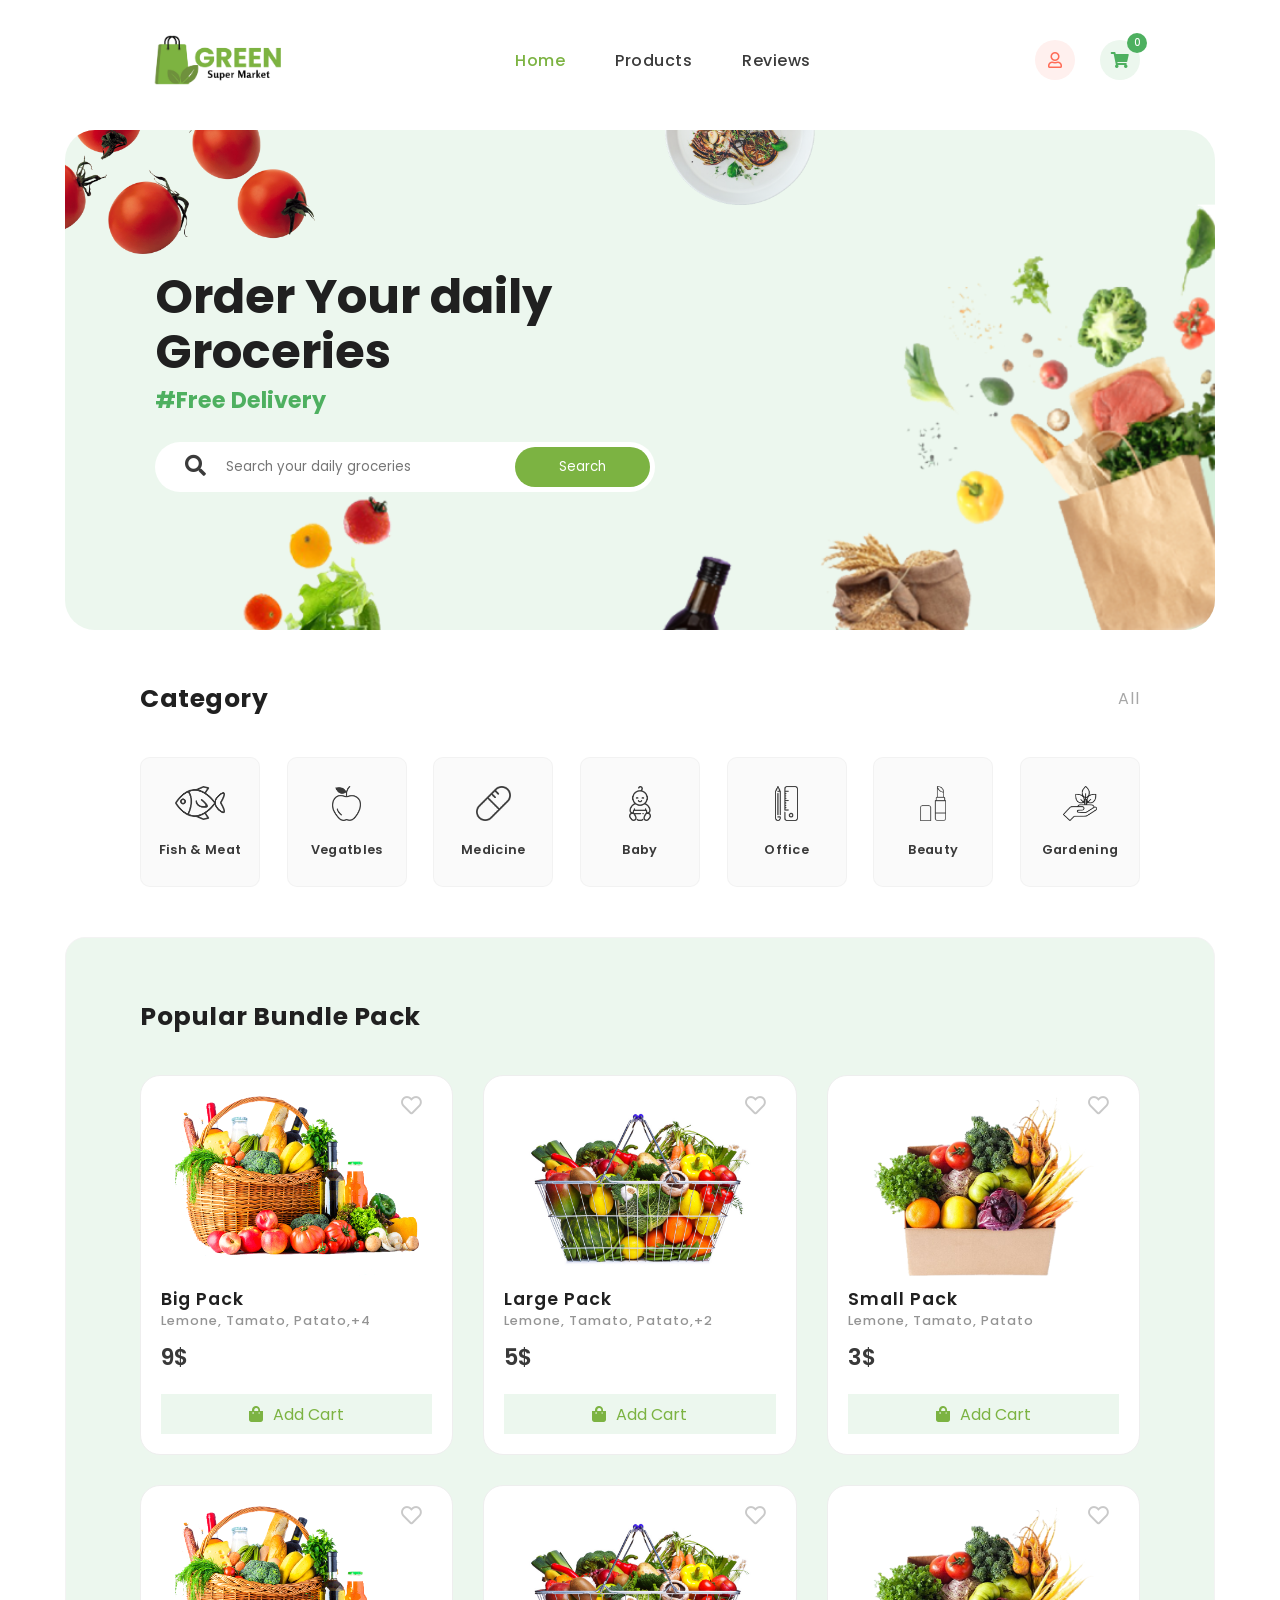
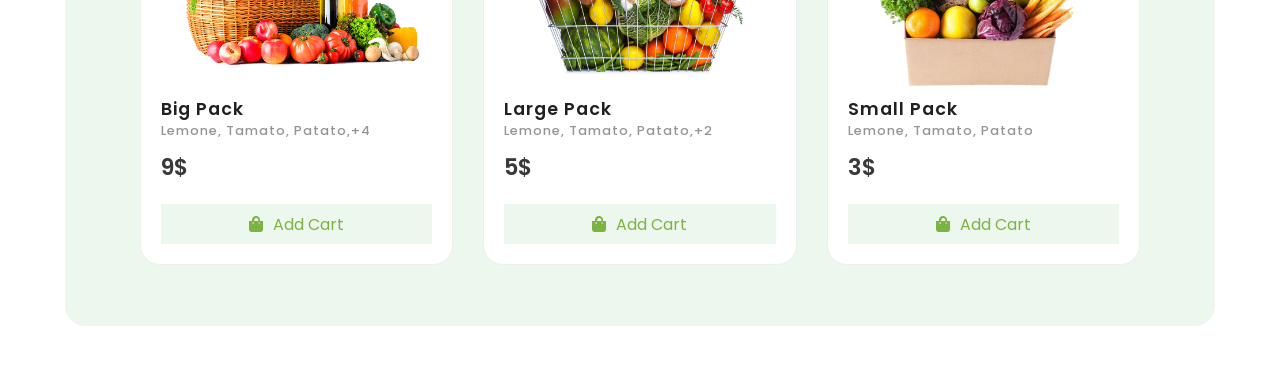
==== index.html @ 68d92a88 "update" ====
<!--doctype html-->
<html>
<head>
    <meta charset="utf-8">
    <meta name="viewport" content="width=device-width, initial-scale=1.0">

    <!--==Title==-->
<title>Green Supermarket</title>

<!--==Stylesheet==-->
<link rel="stylesheet" type="text/css" href="css/styles.css"/>
<!--==Fav-icon==-->
<link rel="shortcut icon" href="images/fav-icon.png"/>

<!--==Using-Font-Awesome==-->
<link rel="stylesheet" href="https://pro.fontawesome.com/releases/v5.10.0/css/all.css" integrity="sha384-AYmEC3Yw5cVb3ZcuHtOA93w35dYTsvhLPVnYs9eStHfGJvOvKxVfELGroGkvsg+p" crossorigin="anonymous"/>

<!--==Import-Font-Family==-->
<link rel="preconnect" href="https://fonts.googleapis.com">
<link rel="preconnect" href="https://fonts.gstatic.com" crossorigin>
<link href="https://fonts.googleapis.com/css2?family=Poppins:ital,wght@0,100;0,200;0,300;0,400;0,500;0,600;0,700;0,800;0,900;1,100;1,200;1,300;1,400;1,500;1,600;1,700;1,800;1,900&display=swap" rel="stylesheet">

</head>

<body>
    <!--==Navigation==-->
    <nav class="navigation">
        <!--logo-->
        <a href="index.html" class="logo">
            <img src="images/logo.png" alt="YourLogo" class="logo-img">
        </a>
        <!--menu-btn-->
        <input type="checkbox" class="menu-btn" id="menu-btn">
        <label for="menu-btn" class="menu-icon">
            <span class="nav-icon"></span>
        </label>
        <!--menu-->
        <ul class="menu">
            <li><a href="index.html" class="active">Home</a></li>
            <li><a href="#category">Products</a></li>
            <li><a href="#clients">Reviews</a></li>
            
        </ul>
        <!--right-nav-(cart-like)-->
        <div class="right-nav">
            <!--User-->
            <a href="#" class="user">
                <i class="far fa-user"></i>
                
            </a>
            <!--cart----->
            <a href="cart.html" class="cart1">
                <i class="fas fa-shopping-cart"></i>
                <span>0</span>
            </a>
        </div>
    </nav>
    <!--nav-end-->

    <!--==Search-banner==-->
    <section id="search-banner">

        <!--bg-->
        <img alt="bg" class="bg-1" src="images/bg-1.png">
        <img alt="bg-2" class="bg-2" src="images/bg-2.png">

        <!--text-->
        <div class="search-banner-text">
            <h1>Order Your daily Groceries</h1>
            <strong>#Free Delivery</strong>
            <!--search-box-->
            <form action="" class="search-box">
                <!--icon-->
                <i class="fas fa-search"></i>
                <!--input----->
                <input type="text" class="search-input" placeholder="Search your daily groceries" name="search" required>
                <!--btn-->
                <input type="submit" class="search-btn" value="Search">
            </form>
        </div>
    </section>
    <!--search-banner-end-->

    <!--==category==-->
    <section id="category">

        <!--heading-->
        <div class="category-heading">
            <h2>Category</h2>
            <span>All</span>
        </div>
        <!--box-container-->
        <div class="category-container">
            <!--box-->
            <a href="#" class="category-box">
                <img alt="Fish" src="images/fish.png">
                <span>Fish & Meat</span>
            </a>
            <!--box-->
            <a href="#" class="category-box">
                <img alt="Fish" src="images/Vegetables.png">
                <span>Vegatbles</span>
            </a>
            <!--box-->
            <a href="#" class="category-box">
                <img alt="Fish" src="images/medicine.png">
                <span>Medicine</span>
            </a>
            <!--box-->
            <a href="#" class="category-box">
                <img alt="Fish" src="images/baby.png">
                <span>Baby</span>
            </a>
            <!--box-->
            <a href="#" class="category-box">
                <img alt="Fish" src="images/office.png">
                <span>Office</span>
            </a>
            <!--box-->
            <a href="#" class="category-box">
                <img alt="Fish" src="images/beauty.png">
                <span>Beauty</span>
            </a>
            <!--box-->
            <a href="#" class="category-box">
                <img alt="Fish" src="images/Gardening.png">
                <span>Gardening</span>
            </a>
        </div>
        
    </section>
    <!--category-end-->

        <!--Popular-bundle-pack==-->
        <section id="popular-bundle-pack">
            <!--heading-------------->
            <div class="product-heading">
                <h3>Popular Bundle Pack</h3>
            </div>
            <!--box-container------>
            <div class="product-container">
                <!--box---------->
                <div class="product-box">
                    <img alt="pack" src="images/pack1.png">
                    <strong>Big Pack</strong>
                    <span class="quantity">Lemone, Tamato, Patato,+4</span>
                    <span class="price">9$</span>
                    <!--cart-btn------->
                    <a href="#" class="cart1-btn">
                        <i class="fas fa-shopping-bag"></i> Add Cart
                    </a>
                    <!--like-btn------->
                    <a href="#" class="like-btn">
                        <i class="far fa-heart"></i>
                    </a>
                </div>
                <!--box---------->
                <div class="product-box">
                    <img alt="apple" src="images/pack2.jpg">
                    <strong>Large Pack</strong>
                    <span class="quantity">Lemone, Tamato, Patato,+2</span>
                    <span class="price">5$</span>
                    <!--cart-btn------->
                    <a href="#" class="cart1-btn">
                        <i class="fas fa-shopping-bag"></i> Add Cart
                    </a>
                    <!--like-btn------->
                    <a href="#" class="like-btn">
                        <i class="far fa-heart"></i>
                    </a>
                </div>
                <!--box---------->
                <div class="product-box">
                    <img alt="apple" src="images/pack3.png">
                    <strong>Small Pack</strong>
                    <span class="quantity">Lemone, Tamato, Patato</span>
                    <span class="price">3$</span>
                    <!--cart-btn------->
                    <a href="#" class="cart1-btn">
                        <i class="fas fa-shopping-bag"></i> Add Cart
                    </a>
                    <!--like-btn------->
                    <a href="#" class="like-btn">
                        <i class="far fa-heart"></i>
                    </a>
                </div>
                <!--box---------->
                <div class="product-box">
                    <img alt="pack" src="images/pack1.png">
                    <strong>Big Pack</strong>
                    <span class="quantity">Lemone, Tamato, Patato,+4</span>
                    <span class="price">9$</span>
                    <!--cart-btn------->
                    <a href="#" class="cart1-btn">
                        <i class="fas fa-shopping-bag"></i> Add Cart
                    </a>
                    <!--like-btn------->
                    <a href="#" class="like-btn">
                        <i class="far fa-heart"></i>
                    </a>
                 </div>   
                <!--box---------->
                <div class="product-box">
                    <img alt="apple" src="images/pack2.jpg">
                    <strong>Large Pack</strong>
                    <span class="quantity">Lemone, Tamato, Patato,+2</span>
                    <span class="price">5$</span>
                    <!--cart-btn------->
                    <a href="#" class="cart1-btn">
                        <i class="fas fa-shopping-bag"></i> Add Cart
                    </a>
                    <!--like-btn------->
                    <a href="#" class="like-btn">
                        <i class="far fa-heart"></i>
                    </a>
                </div>
                <!--box---------->
                <div class="product-box">
                    <img alt="apple" src="images/pack3.png">
                    <strong>Small Pack</strong>
                    <span class="quantity">Lemone, Tamato, Patato</span>
                    <span class="price">3$</span>
                    <!--cart-btn------->
                    <a href="#" class="cart1-btn">
                        <i class="fas fa-shopping-bag"></i> Add Cart
                    </a>
                    <!--like-btn------->
                    <a href="#" class="like-btn">
                        <i class="far fa-heart"></i>
                    </a>
                </div>
            </div>
        </section>
        <!--popular-bundle-pack-end-->
---- css/styles.css ----
*{
    font-family: poppins;
    margin: 0px;
    padding: 0px;
    box-sizing: border-box;
    scroll-behavior: smooth;
}
ul{
    list-style: none;
}
a{
    text-decoration: none;
}
body{
    margin: 0px;
    padding: 0px;
    font-family: poppins;
}
 
::selection{
color:#ffffff;
background-color:#7cb342;}
 
/*==Navigation=====================================*/
.navigation{
    display: flex;
    justify-content: space-between;
    align-items: center;
    padding: 35px;
    max-width: 1070px;
    width: 100%;
    margin: auto;
    animation: bounce 2s 1;
}
.logo-img {
    max-height: 50px;
}

.menu{
    display: flex;
}
.menu li a{
    padding: 3px 10px;
    margin: 0px 15px;
    color: #3b3b3b;
    font-weight: 500;
    letter-spacing: 0.5px;
    transition: all ease 0.3s;
}

.right-nav{
    display: grid;
    grid-template-columns: auto auto;
    grid-gap: 25px;
}
.right-nav a{
    width:40px;
    height: 40px;
    display: flex;
    justify-content: center;
    align-items: center;
    border-radius: 50%;
    position: relative;
}
.right-nav .user{
    background-color: #fff0ee;
    color: #ff6c57;
}
.right-nav .cart1{
    background-color: #ecf7ee;
    color: #4eb060;
}
.right-nav a span{
    position: absolute;
    top: -7px;
    right: -7px;
    width:20px;
    height: 20px;
    display: flex;
    justify-content: center;
    align-items: center;
    border-radius: 50%;
    color: #ffffff;
    font-size: 0.6rem;
    font-weight: 500;
}
.right-nav .user span{
    background-color: #ff6c57;
}
.right-nav .cart1 span{
    background-color: #4eb060;
}
.menu li a:hover, .menu .active{
    color: #7cb342;
    transition: all ease 0.3s;
}

@keyframes bounce {
    0%, 20%, 50%, 80%, 100% {
        transform: translateY(0);
    }
    40% {
        transform: translateY(-10px);
    }
    60% {
        transform: translateY(-5px);
    }
}
 
/*==Search-Banner========================*/
#search-banner{
    max-width: 1250px;
    height: 500px;
    border-radius: 30px;
    background-color: #ecf7ee;
    margin: 10px auto;
    position: relative;
    overflow: hidden;
    background-image: url(../images/bg.png);
    background-repeat: no-repeat;
    background-size: 1000px;
    background-position: bottom right;
    padding: 20px;
    display: flex;
    align-items: center;
}
.bg-1{
    position: absolute;
    left: -50px;
    top: -150px;
    width: 300px;
    height: 300px;
    object-fit: contain;
    object-position: center;
}
.bg-2{
    position: absolute;
    left: 60%;
    transform: translateX(-60%);
    top: -75px;
    width: 150px;
    height: 150px;
    object-position: center;
    object-fit: contain;
}
.search-banner-text{
    display: flex;
    flex-direction: column;
    width: 500px;
    margin-left: 70px;
    position: relative;
}
.search-banner-text h1{
    font-size: 3rem;
    line-height: 55px;
    color: #202020;
}
.search-banner-text strong{
    color: #4eb060;
    font-size: 1.4rem;
    margin-top: 4px;
}
.search-box{
    background-color: #ffffff;
    height: 50px;
    display: flex;
    align-items: center;
    margin-top: 25px;
    padding: 0px 5px 0px 20px;
    border-radius: 30px;
}
.search-box i{
    font-size: 1.3rem;
    color: #3b3b3b;
    margin: 0px 10px;
}
.search-box .search-input{
    height: 40px;
    border: none;
    width: 100%;
    padding: 0px 10px;
    outline: none;
}
.search-box .search-btn{
    width:220px;
    height: 40px;
    border-radius: 30px;
    background-color: #7cb342;
    border: none;
    color: #ffffff;
    outline: none;
    cursor: pointer;
    transition: all ease 0.3s;
}
.search-box .search-btn:hover{
    background-color: #5ccf71;
    transition: all ease 0.3s;
}
/*==category================================*/
#category,
#popular-product,
#popular-bundle-pack,
#partner{
    display: flex;
    flex-direction: column;
    max-width: 1000px;
    margin: 50px auto;
}
.category-heading,
.product-heading,
.partner-heading{
    display: flex;
    justify-content: space-between;
    align-items: center;
}
.category-heading h2,
.product-heading h3,
.partner-heading h3{
    font-size: 1.56rem;
    font-weight: 700;
    color: #202020;
    letter-spacing: 0.5px;
}
.category-heading span,
.product-heading span{
    color: #a7a7a7;
    font-weight: 400;
    letter-spacing: 1px;
}
.category-container{
    display: flex;
    justify-content: space-between;
    align-items: center;
    margin-top: 40px;
}
.category-box{
    display: flex;
    flex-direction: column;
    align-items: center;
    justify-content: center;
    background-color: #fafafa;
    border-radius: 10px;
    min-height: 130px;
    width: 120px;
    border: 1px solid rgba(0,0,0,0.03);
}
.category-box img{
    height: 35px;
    width: 50px;
    object-fit: contain;
    object-position: center;
    transition: all ease 0.1s;
}
.category-box span{
    color: #393939;
    font-size: 0.8rem;
    margin-top: 20px;
    letter-spacing: 0.3px;
    font-weight: 600;
}
.category-box:hover img{
    transform: scale(1.1);
    transition: all ease 0.1s;
}
/*==popular-product========================*/
#popular-product{
    margin: 80px auto;
}
.product-container{
    display: grid;
    grid-template-columns: 1fr 1fr 1fr;
    grid-gap: 30px;
    align-items: center;
    margin: 40px 0px;
}
.product-box img{
    width: 90%;
    height: 180px;
    object-fit: contain;
    object-position: center;
    margin: auto;
}
.product-box{
    width: 100%;
    border: 1px solid #eeeeee;
    border-radius: 20px;
    background-color: #ffffff;
    padding: 20px;
    display: flex;
    flex-direction: column;
    position: relative;
}
.product-box strong{
    color: #202020;
    font-size: 1.1rem;
    letter-spacing: 1px;
    font-weight: 600;
    margin-top: 10px;
}
.product-box .quantity{
    color: #949494;
    font-size: 0.8rem;
    font-weight: 500;
    letter-spacing: 1px;
}
.product-box .price{
    margin-top: 10px;
    font-weight: 600;
    font-size: 1.4rem;
    color: #393939;
}
.product-box .cart1-btn{
    width:100%;
    height: 40px;
    background-color: #ecf7ee;
    color: #7cb342;
    display: flex;
    justify-content: center;
    align-items: center;
    margin-top: 20px;
    transition: all ease 0.3s;
}
.product-box .cart1-btn i{
    margin-right: 10px;
}
.product-box .cart1-btn:hover{
    background-color: #7cb342;
    color: #ffffff;
    transition: all ease 0.3s;
}
.product-box .like-btn{
    position: absolute;
    right: 30px;
    top: 20px;
    color: #c9c9c9;
    font-size: 1.3rem;
}
 
/*==popular-bundle-pack==========================*/
#popular-bundle-pack{
    display: flex;
    flex-direction: column;
    justify-content: center;
    max-width: 1150px;
    margin: 50px auto;
    padding: 60px 0px 20px 0px;
    border-radius: 20px;
    background-color: #ecf7ee;
    border: 1px solid #f3f3f3;
    align-items: center;
}
.product-container,
.product-heading{
    max-width: 1000px;
    width: 100%;
}
/*==clients=========================================*/
#clients{
    display: flex;
    flex-direction: column;
    justify-content: center;
    align-items: center;
    background-color: #f6f6f656;
    padding: 80px 0px;
    margin: 40px 0px;
    border-top: 1px solid #f3f3f3;
    border-bottom: 1px solid #f3f3f3;
}
.client-heading h3{
    font-size: 1.56rem;
    color: #202020;
    font-weight: 700;
    letter-spacing: 0.5px;
}
.client-box-container{
    display: grid;
    grid-template-columns: 1fr 1fr 1fr;
    grid-gap: 20px;
    width: 90%;
    margin-top: 40px;
}
.client-box{
    background-color: #ffffff;
    padding: 30px 20px;
    border: 1px solid #f1f1f1;
    box-shadow: 2px 2px 50px rgba(0,0,0,0.05);
    border-radius: 0px 30px 0px 30px;
}
.client-profile{
    display: flex;
    align-items: center;
}
.client-profile img{
    width:40px;
    height: 40px;
    object-fit: cover;
    object-position: center;
    border-radius: 50%;
}
.profile-text{
    display: flex;
    flex-direction: column;
    margin-left: 10px;
}
.profile-text strong{
    color: #393939;
    font-size: 1rem;
    font-weight: 600;
}
.profile-text span{
    color: #949494;
    font-weight: 500;
    font-size: 0.9rem;
}
.rating{
    display: flex;
    margin: 10px 0px;
}
.rating i{
    color: #fdcc0d;
}
.client-box p{
    color: #7c7c7c;
}

/*==footer============================*/
footer{
    background-color: #ffffff;
    padding: 50px 20px;
    border-top: 5px solid #7cb342;
}
.footer-container{
    max-width: 1100px;
    margin: auto;
    display: flex;
    justify-content: space-around;
    align-items: flex-start;
}
.footer-logo{
    display: flex;
    flex-direction: column;
    justify-content: center;
    align-items: center;
}
.footer-logo a{
    color: #ffffff;
    font-size: 1.4rem;
    font-weight: 600;
    letter-spacing: 1px;
}
.footer-logo a span{
    color: #7cb342;
}
.footer-social{
    display: flex;
    margin-top: 10px;
}
.footer-social a{
    width:40px;
    height: 40px;
    display: flex;
    justify-content: center;
    align-items: center;
    color: #000000;
    border: 1px solid #ffffff15;
    font-size: 0.9rem;
    margin: 0px 5px;
    transition: all ease 0.3s;
}
.footer-social a:hover{
    background-color: #7cb342;
    transition: all ease 0.3s;
}
.footer-links strong{
    color: #000000;
    font-size: 1.4rem;
    font-weight: 600;
}
.footer-links ul{
    margin-top: 10px;
}
.footer-links ul li a{
    color: #252222;
    opacity: 0.5;
    margin: 4px 0px;
    font-size: 0.9rem;
    letter-spacing: 1px;
    transition: all ease 0.3s;
}
.footer-links li a:hover{
    opacity: 1;
    transition: all ease 0.3s;
}
/*==Making-Responsive===================================*/
.menu-icon,
.menu-btn{
    display: none;
}
@media(max-width:1280px){
    #search-banner{
        width:1150px;
    }
}
@media(max-width:1200px){
    #search-banner{
        width:90%;
        height: 500px;
    }
    #popular-bundle-pack,
    #popular-product,
    #download-app{
        width: 90%;
    }
    #popular-bundle-pack{
        padding: 50px 30px 0px 30px;
    }
}
@media(max-width:1050px){
    .bg-1{
        width: 150px;
        height: 150px;
        top: -20px;
    }
    #search-banner{
        background-size: 700px;
    }
    #category,
    #partner{
        width: 90%;
    }
}
@media(max-width:965px){
    .navigation{
        justify-content: space-between;
        height: 65px;
        padding: 35px 25px;
    }
    .logo{
        font-size: 1.2rem;
    }
    .navigation .menu{
        display: none;
        position: absolute;
        top: 65px;
        left: 0px;
        z-index: 100;
        background-color: #ffffff;
        width: 100%;
        padding: 0px;
        margin: 0px;
        border-bottom: 1px solid rgba(245,245,245);
    }
    .navigation .menu li{
        width: 100%;
        margin: 0px;
        padding: 0px;
    }
    .navigation .menu li a{
        width: 100%;
        height: 40px;
        display: flex;
        align-items: center;
        padding: 30px 20px;
        margin: 0px;
        border: 1px solid rgba(248,247,247,0.5);
    }
    .menu-icon{
        display: block;
    }
    .navigation .menu-icon{
        cursor: pointer;
        float: right;
        padding: 5px;
        position: relative;
        user-select: none;
        z-index: 2;
    }
    .navigation .menu-icon .nav-icon{
        background-color: #141414cc;
        display: block;
        height: 2px;
        width: 25px;
        position: relative;
        transition: background 0.2s ease-out;
    }
    .navigation .menu-icon .nav-icon::before,
    .navigation .menu-icon .nav-icon::after{
        background-color: #141414cc;
        content: '';
        display: block;
        position: absolute;
        width: 100%;
        height: 100%;
        transition: all ease-out 0.2s;
    }
    .navigation .menu-icon .nav-icon::before{
        top: 7px;
    }
    .navigation .menu-icon .nav-icon::after{
        top: -7px;
    }
    .navigation .menu-btn:checked ~ .menu-icon .nav-icon::before{
        transform: rotate(-45deg);
        top: 0px;
    }
    .navigation .menu-btn:checked ~ .menu-icon .nav-icon::after{
        transform: rotate(45deg);
        top: 0px;
    }
    .navigation .menu-btn:checked ~ .menu-icon .nav-icon{
        background-color: transparent;
    } 
    .navigation .menu-btn:checked ~ .menu{
        display: block;
    }   
 
    #search-banner{
        height: 400px;
        background-size: 500px;
    }
    .bg-2{
        width: 100px;
        height: 100px;
        top: -50px;
    }
    .category-container{
        flex-wrap: wrap;
        justify-content: center;
    }
    .category-box{
        margin: 10px;
    }
    .product-container{
        grid-template-columns: 1fr 1fr;
    }
    .client-box-container{
        grid-template-columns: 1fr 1fr;
    }
    .partner-heading{
        justify-content: center;
    }
    .logo-container{
        flex-wrap: wrap;
        justify-content: center;
    }
    .logo-container img{
        margin: 10px;
    }
    #download-app{
        flex-direction: column;
        height: 100%;
        background-color: transparent;
        margin-top: 0px;
        width: 90%;
        max-width: 100%;
    }
    .app-img{
        height: 450px;
        width: 220px;
    }
    .download-app-text{
        max-width: 100%;
        background-color: #ecf7ee;
        padding: 20px;
        border-radius: 20px;
        margin-top: 20px;
        display: flex;
        flex-direction: column;
        justify-content: center;
        align-items: center;
        text-align: center;
    }
    .footer-container{
        display: grid;
        grid-template-columns: 1fr 1fr;
    }
    .footer-links{
        text-align: center;
    }
}
@media(max-width:750px){
    #search-banner{
        height: 300px;
    }
    .search-banner-text{
        margin-left: 20px;
    }
    .search-banner-text h1{
        font-size: 2rem;
        line-height: 30px;
    }
    .bg-1{
        display: none;
    }
    .client-box-container{
        grid-template-columns: 1fr;
    }
}
@media(max-width:500px){
    #search-banner{
        height: 200px;
        background-size: 300px;
    }
    .search-banner-text{
        margin-left: 0px;
        max-width: 100%;
    }
    .search-banner-text h1{
        font-size: 1.3rem;
    }
    .search-box{
        width: 100%;
        max-width: 100%;
        height: 40px;
        padding-left: 10px;
    }
    .search-box i{
        font-size: 1rem;
    }
    .search-box .search-btn{
        height: 30px;
    }
    .category-container{
        display: grid;
        grid-template-columns: 1fr 1fr;
        grid-gap: 15px;
    }
    .category-box{
        width: 100%;
        margin: 0px;
    }
    .product-container{
        grid-template-columns: 1fr;
    }
    #popular-bundle-pack{
        padding: 30px 20px 0px 20px;
    }
    .footer-container{
        grid-template-columns: 1fr;
    }
    .footer-links{
        margin-top: 10px;
    }
}
@media(max-width:400px){
    .category-heading h2,
    .product-heading h3,
    .client-heading h3,
    .partner-heading h3{
        font-size: 1.2rem;
    }
}
@media(max-width:350px){
    .download-btns{
        flex-direction: column;
    }
    .download-btns a{
        margin: 4px 0px;
        width: 140px;
    }
    .download-btns a img{
        width: 100%;
    }
    .right-nav{
        grid-gap: 5px;
    }
}
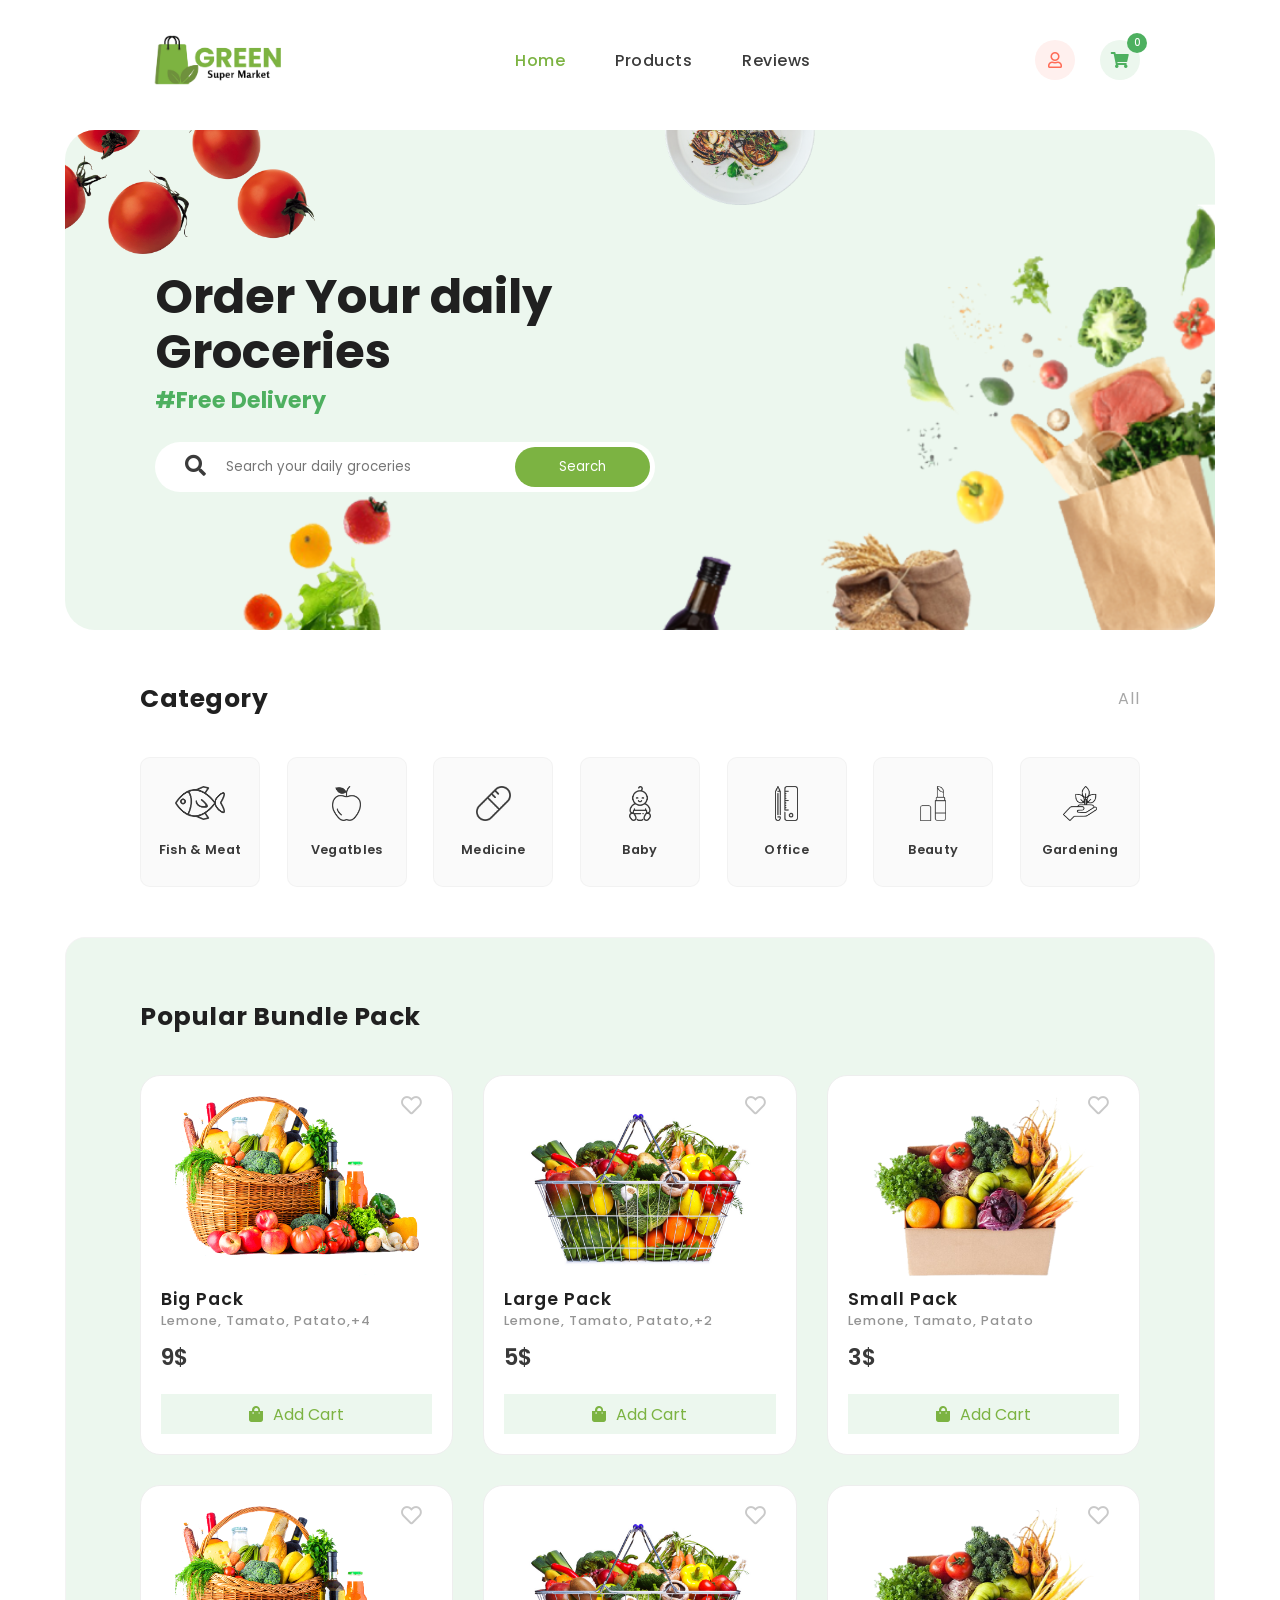
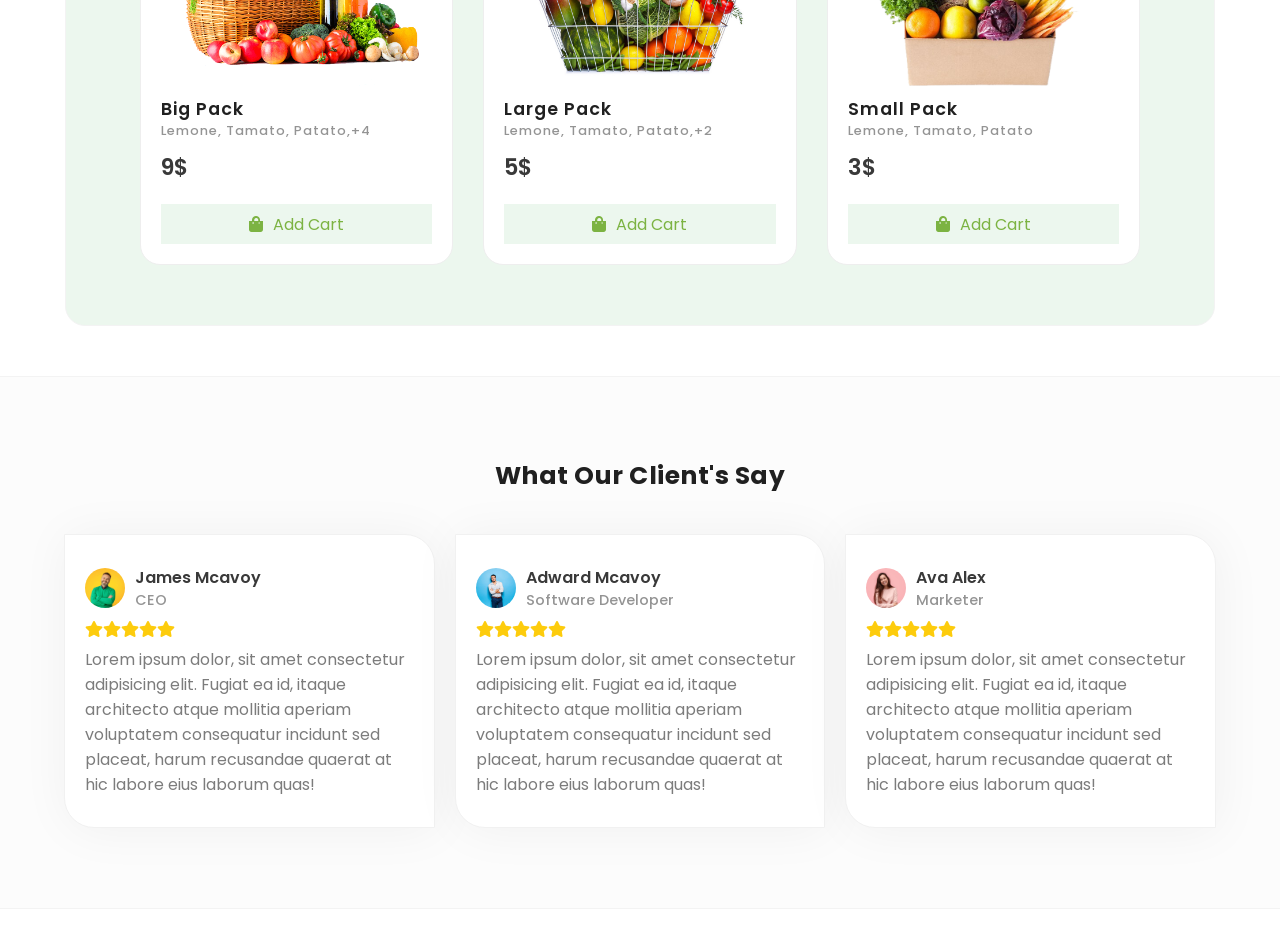
==== commit 65fb90d3: "clients" ====
--- a/index.html
+++ b/index.html
@@ -231,4 +231,85 @@
                 </div>
             </div>
         </section>
-        <!--popular-bundle-pack-end-->+        <!--popular-bundle-pack-end-->
+
+        <!--==Clients==-->
+    <section id="clients">
+        <!--heading---------------->
+        <div class="client-heading">
+            <h3>What Our Client's Say</h3>
+        </div>
+        <!--box-container---------->
+        <div class="client-box-container">
+            <!--box------------->
+            <div class="client-box">
+                <!--==profile===-->
+                <div class="client-profile">
+                    <!--img--->
+                    <img alt="client" src="images/client-1.jpg">
+                    <!--text-->
+                    <div class="profile-text">
+                        <strong>James Mcavoy</strong>
+                        <span>CEO</span>
+                    </div>
+                </div>
+                <!--==Rating======-->
+                <div class="rating">
+                    <i class="fas fa-star"></i>
+                    <i class="fas fa-star"></i>
+                    <i class="fas fa-star"></i>
+                    <i class="fas fa-star"></i>
+                    <i class="fas fa-star"></i>
+                </div>
+                <!--==comments===-->
+                <p>Lorem ipsum dolor, sit amet consectetur adipisicing elit. Fugiat ea id, itaque architecto atque mollitia aperiam voluptatem consequatur incidunt sed placeat, harum recusandae quaerat at hic labore eius laborum quas!</p>
+            </div>
+            <!--box------------->
+            <div class="client-box">
+                <!--==profile===-->
+                <div class="client-profile">
+                    <!--img--->
+                    <img alt="client" src="images/client-2.jpg">
+                    <!--text-->
+                    <div class="profile-text">
+                        <strong>Adward Mcavoy</strong>
+                        <span>Software Developer</span>
+                    </div>
+                </div>
+                <!--==Rating======-->
+                <div class="rating">
+                    <i class="fas fa-star"></i>
+                    <i class="fas fa-star"></i>
+                    <i class="fas fa-star"></i>
+                    <i class="fas fa-star"></i>
+                    <i class="fas fa-star"></i>
+                </div>
+                <!--==comments===-->
+                <p>Lorem ipsum dolor, sit amet consectetur adipisicing elit. Fugiat ea id, itaque architecto atque mollitia aperiam voluptatem consequatur incidunt sed placeat, harum recusandae quaerat at hic labore eius laborum quas!</p>
+            </div>
+            <!--box------------->
+            <div class="client-box">
+                <!--==profile===-->
+                <div class="client-profile">
+                    <!--img--->
+                    <img alt="client" src="images/client-3.jpg">
+                    <!--text-->
+                    <div class="profile-text">
+                        <strong>Ava Alex</strong>
+                        <span>Marketer</span>
+                    </div>
+                </div>
+                <!--==Rating======-->
+                <div class="rating">
+                    <i class="fas fa-star"></i>
+                    <i class="fas fa-star"></i>
+                    <i class="fas fa-star"></i>
+                    <i class="fas fa-star"></i>
+                    <i class="fas fa-star"></i>
+                </div>
+                <!--==comments===-->
+                <p>Lorem ipsum dolor, sit amet consectetur adipisicing elit. Fugiat ea id, itaque architecto atque mollitia aperiam voluptatem consequatur incidunt sed placeat, harum recusandae quaerat at hic labore eius laborum quas!</p>
+            </div>
+        </div>
+    </section>
+    <!--client-section-end---------->
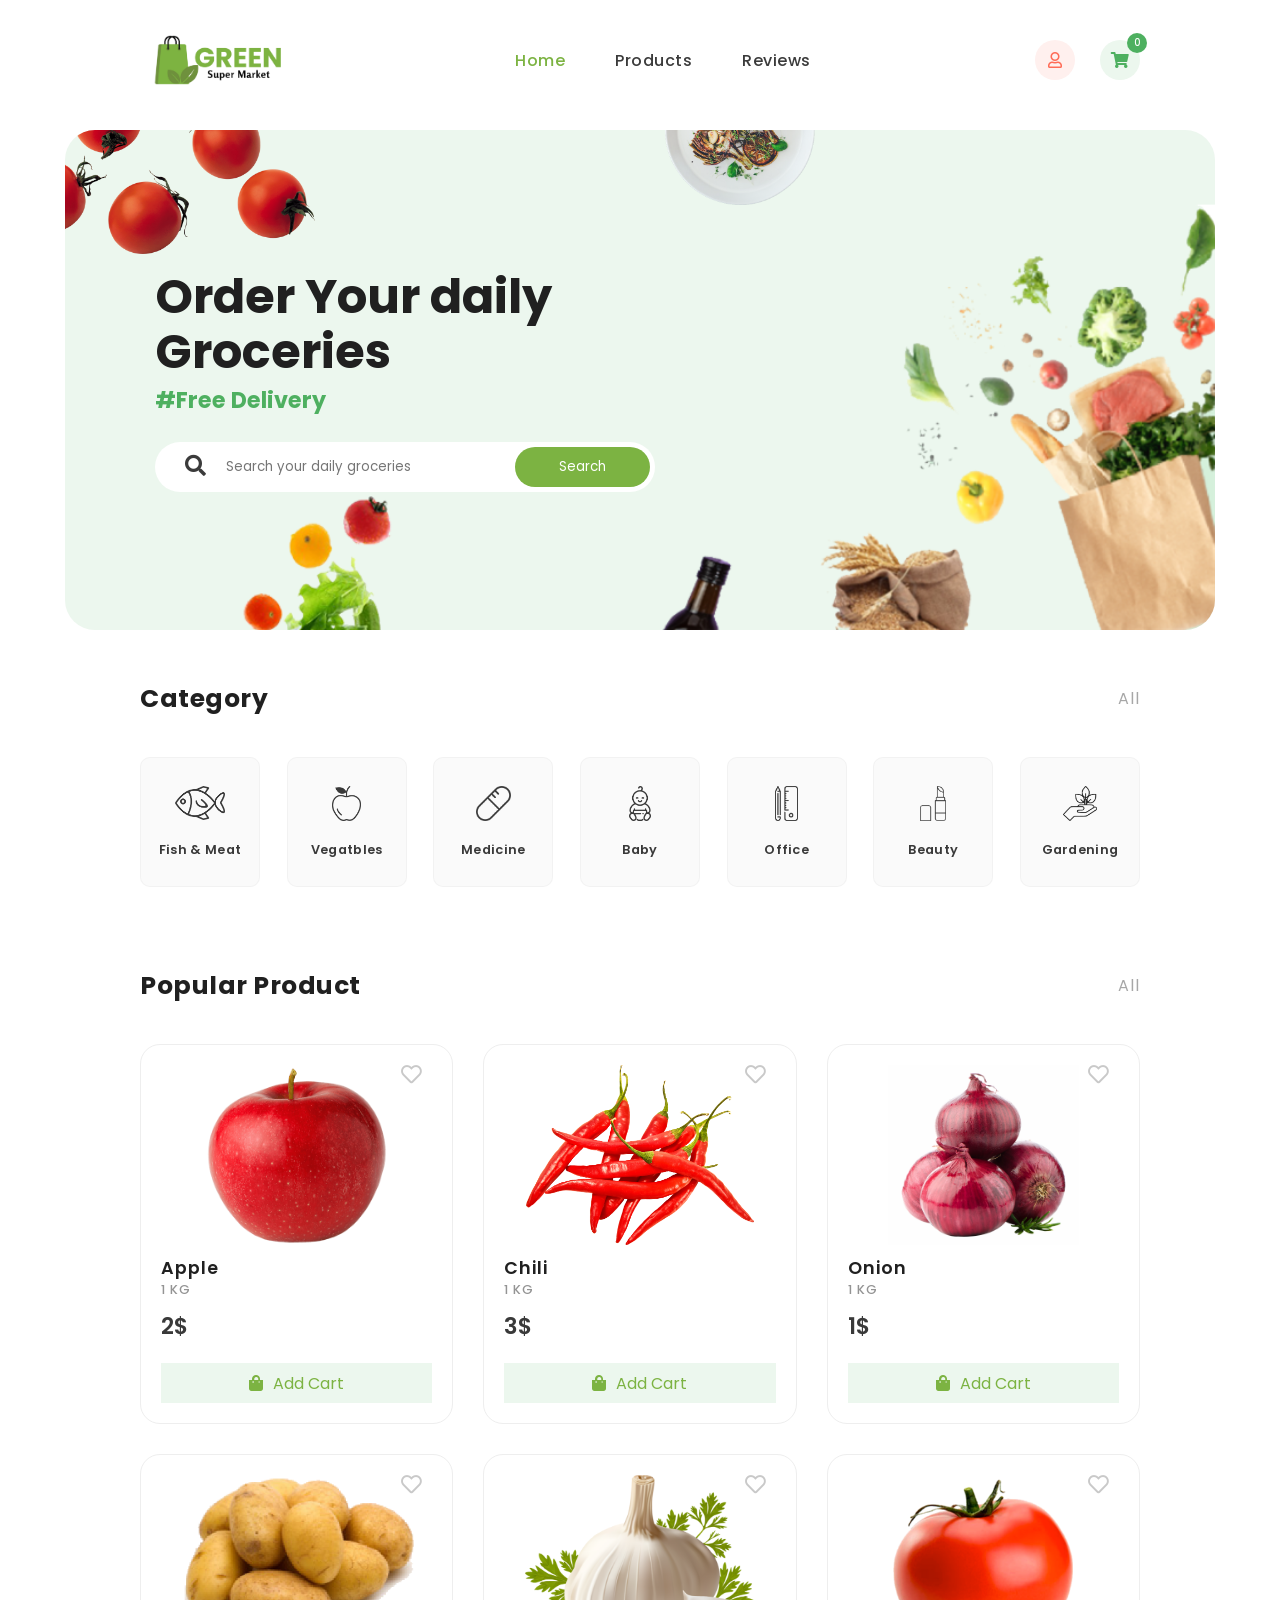
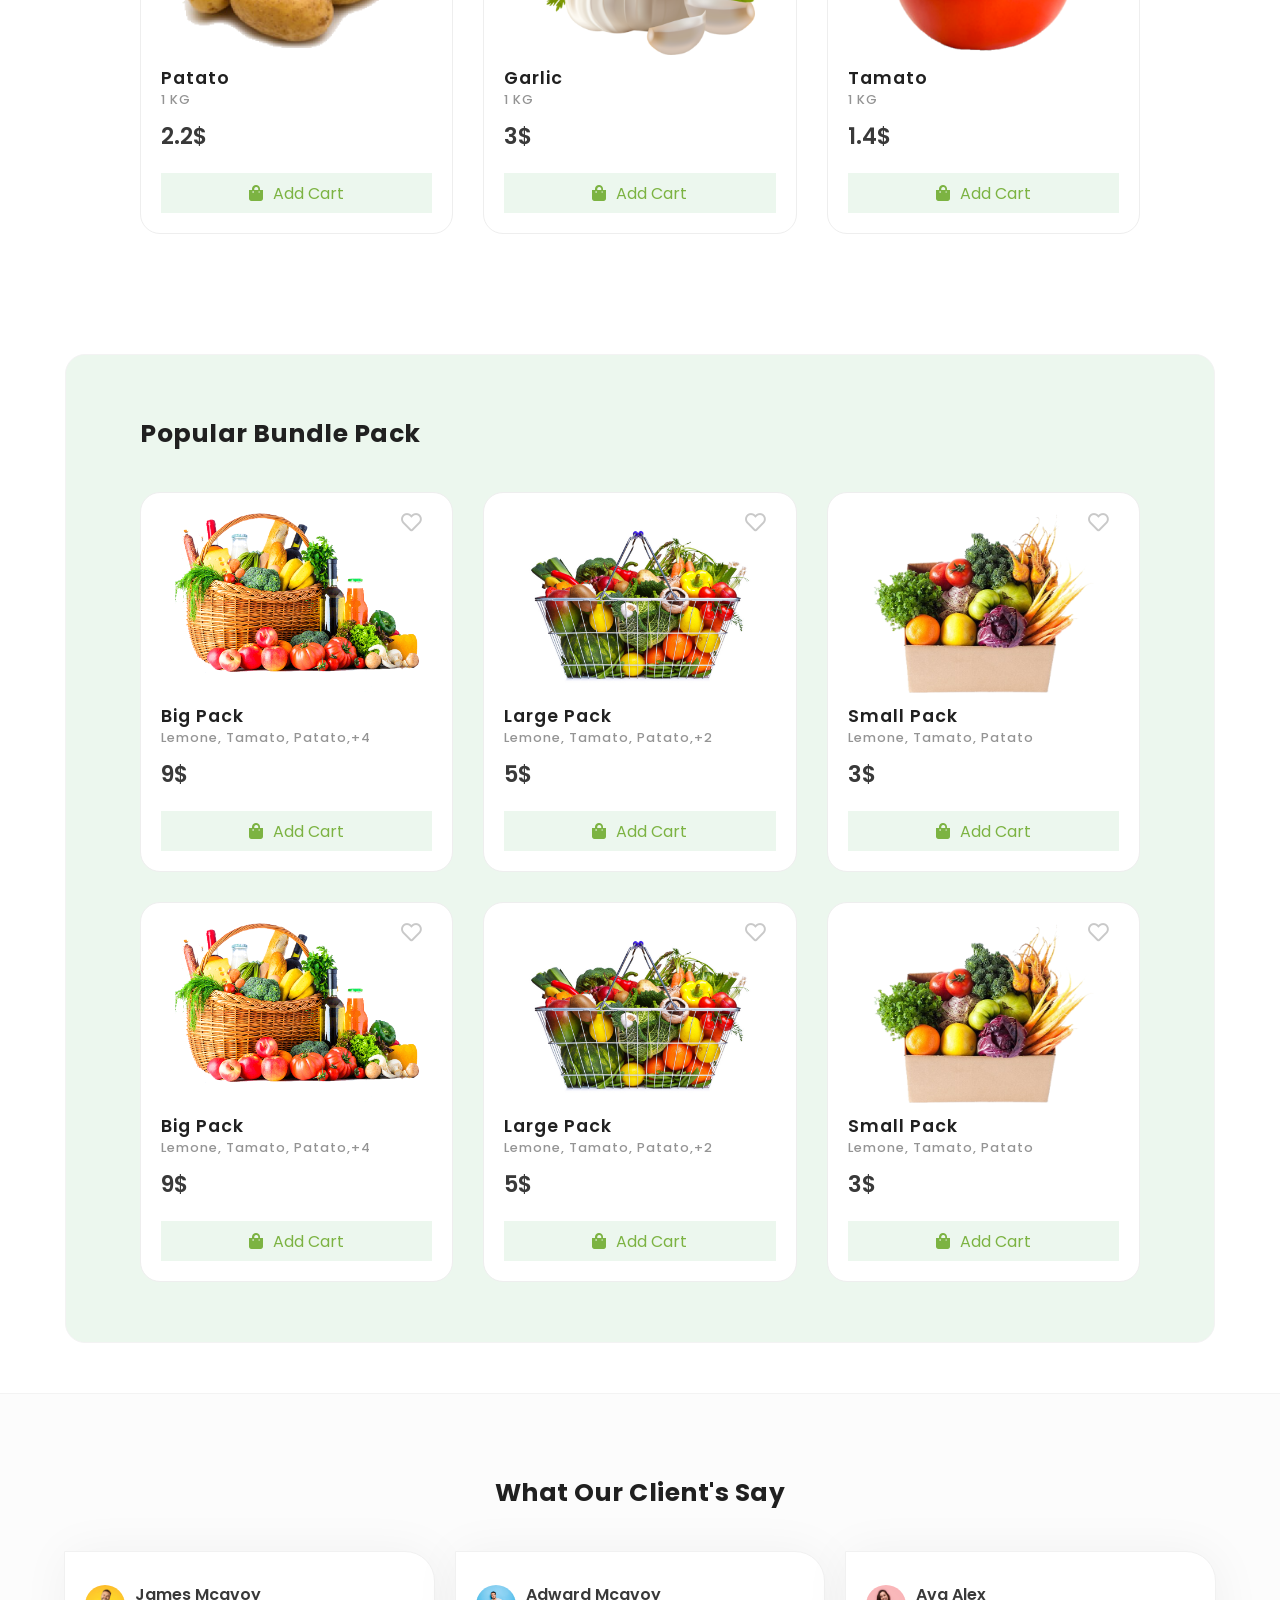
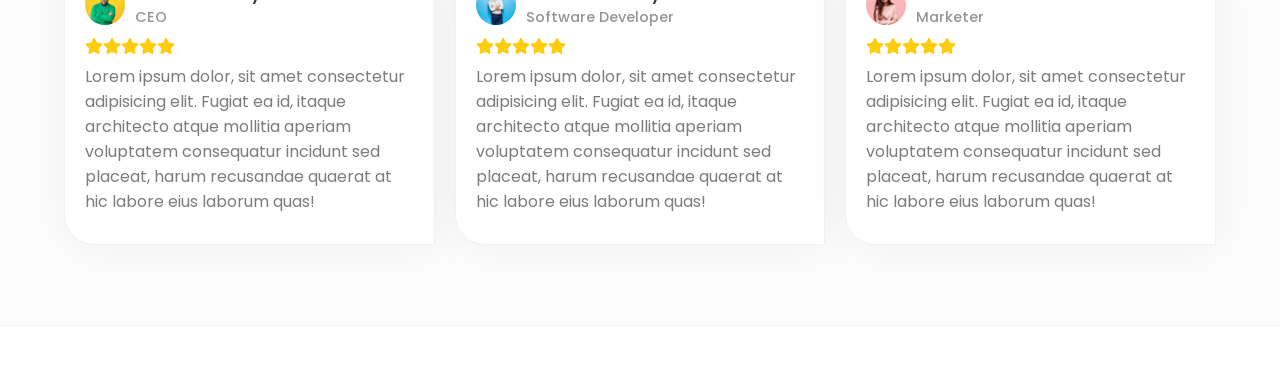
==== commit 93bdf545: "home updates" ====
--- a/index.html
+++ b/index.html
@@ -131,6 +131,110 @@
     </section>
     <!--category-end-->
 
+        <!--==Products==-->
+        <section id="popular-product">
+
+            <!--heading-->
+            <div class="product-heading">
+                <h3>Popular Product</h3>
+                <span>All</span>
+            </div>
+            <!--box-container-->
+            <div class="product-container">
+                <!--box-->
+                <div class="product-box">
+                    <img alt="apple" src="images/apple.png">
+                    <strong>Apple</strong>
+                    <span class="quantity">1 KG</span>
+                    <span class="price">2$</span>
+                    <!--cart-btn-->
+                    <a href="#" class="cart1-btn">
+                        <i class="fas fa-shopping-bag"></i> Add Cart
+                    </a>
+                    <!--like-btn-->
+                    <a href="#" class="like-btn">
+                        <i class="far fa-heart"></i>
+                    </a>
+                </div>
+                <!--box-->
+                <div class="product-box">
+                    <img alt="apple" src="images/chili.png">
+                    <strong>Chili</strong>
+                    <span class="quantity">1 KG</span>
+                    <span class="price">3$</span>
+                    <!--cart-btn-->
+                    <a href="#" class="cart1-btn">
+                        <i class="fas fa-shopping-bag"></i> Add Cart
+                    </a>
+                    <!--like-btn-->
+                    <a href="#" class="like-btn">
+                        <i class="far fa-heart"></i>
+                    </a>
+                </div>
+                <!--box-->
+                <div class="product-box">
+                    <img alt="apple" src="images/onion.png">
+                    <strong>Onion</strong>
+                    <span class="quantity">1 KG</span>
+                    <span class="price">1$</span>
+                    <!--cart-btn-->
+                    <a href="#" class="cart1-btn">
+                        <i class="fas fa-shopping-bag"></i> Add Cart
+                    </a>
+                    <!--like-btn-->
+                    <a href="#" class="like-btn">
+                        <i class="far fa-heart"></i>
+                    </a>
+                </div>
+                <!--box-->
+                <div class="product-box">
+                    <img alt="apple" src="images/patato.png">
+                    <strong>Patato</strong>
+                    <span class="quantity">1 KG</span>
+                    <span class="price">2.2$</span>
+                    <!--cart-btn-->
+                    <a href="#" class="cart1-btn">
+                        <i class="fas fa-shopping-bag"></i> Add Cart
+                    </a>
+                    <!--like-btn-->
+                    <a href="#" class="like-btn">
+                        <i class="far fa-heart"></i>
+                    </a>
+                </div>
+                <!--box-->
+                <div class="product-box">
+                    <img alt="apple" src="images/garlic.png">
+                    <strong>Garlic</strong>
+                    <span class="quantity">1 KG</span>
+                    <span class="price">3$</span>
+                    <!--cart-btn-->
+                    <a href="#" class="cart1-btn">
+                        <i class="fas fa-shopping-bag"></i> Add Cart
+                    </a>
+                    <!--like-btn-->
+                    <a href="#" class="like-btn">
+                        <i class="far fa-heart"></i>
+                    </a>
+                </div>
+                <!--box-->
+                <div class="product-box">
+                    <img alt="apple" src="images/tamato.png">
+                    <strong>Tamato</strong>
+                    <span class="quantity">1 KG</span>
+                    <span class="price">1.4$</span>
+                    <!--cart-btn-->
+                    <a href="#" class="cart1-btn">
+                        <i class="fas fa-shopping-bag"></i> Add Cart
+                    </a>
+                    <!--like-btn-->
+                    <a href="#" class="like-btn">
+                        <i class="far fa-heart"></i>
+                    </a>
+                </div>
+            </div>
+        </section>
+        <!--popular-product-end-->
+
         <!--Popular-bundle-pack==-->
         <section id="popular-bundle-pack">
             <!--heading-------------->
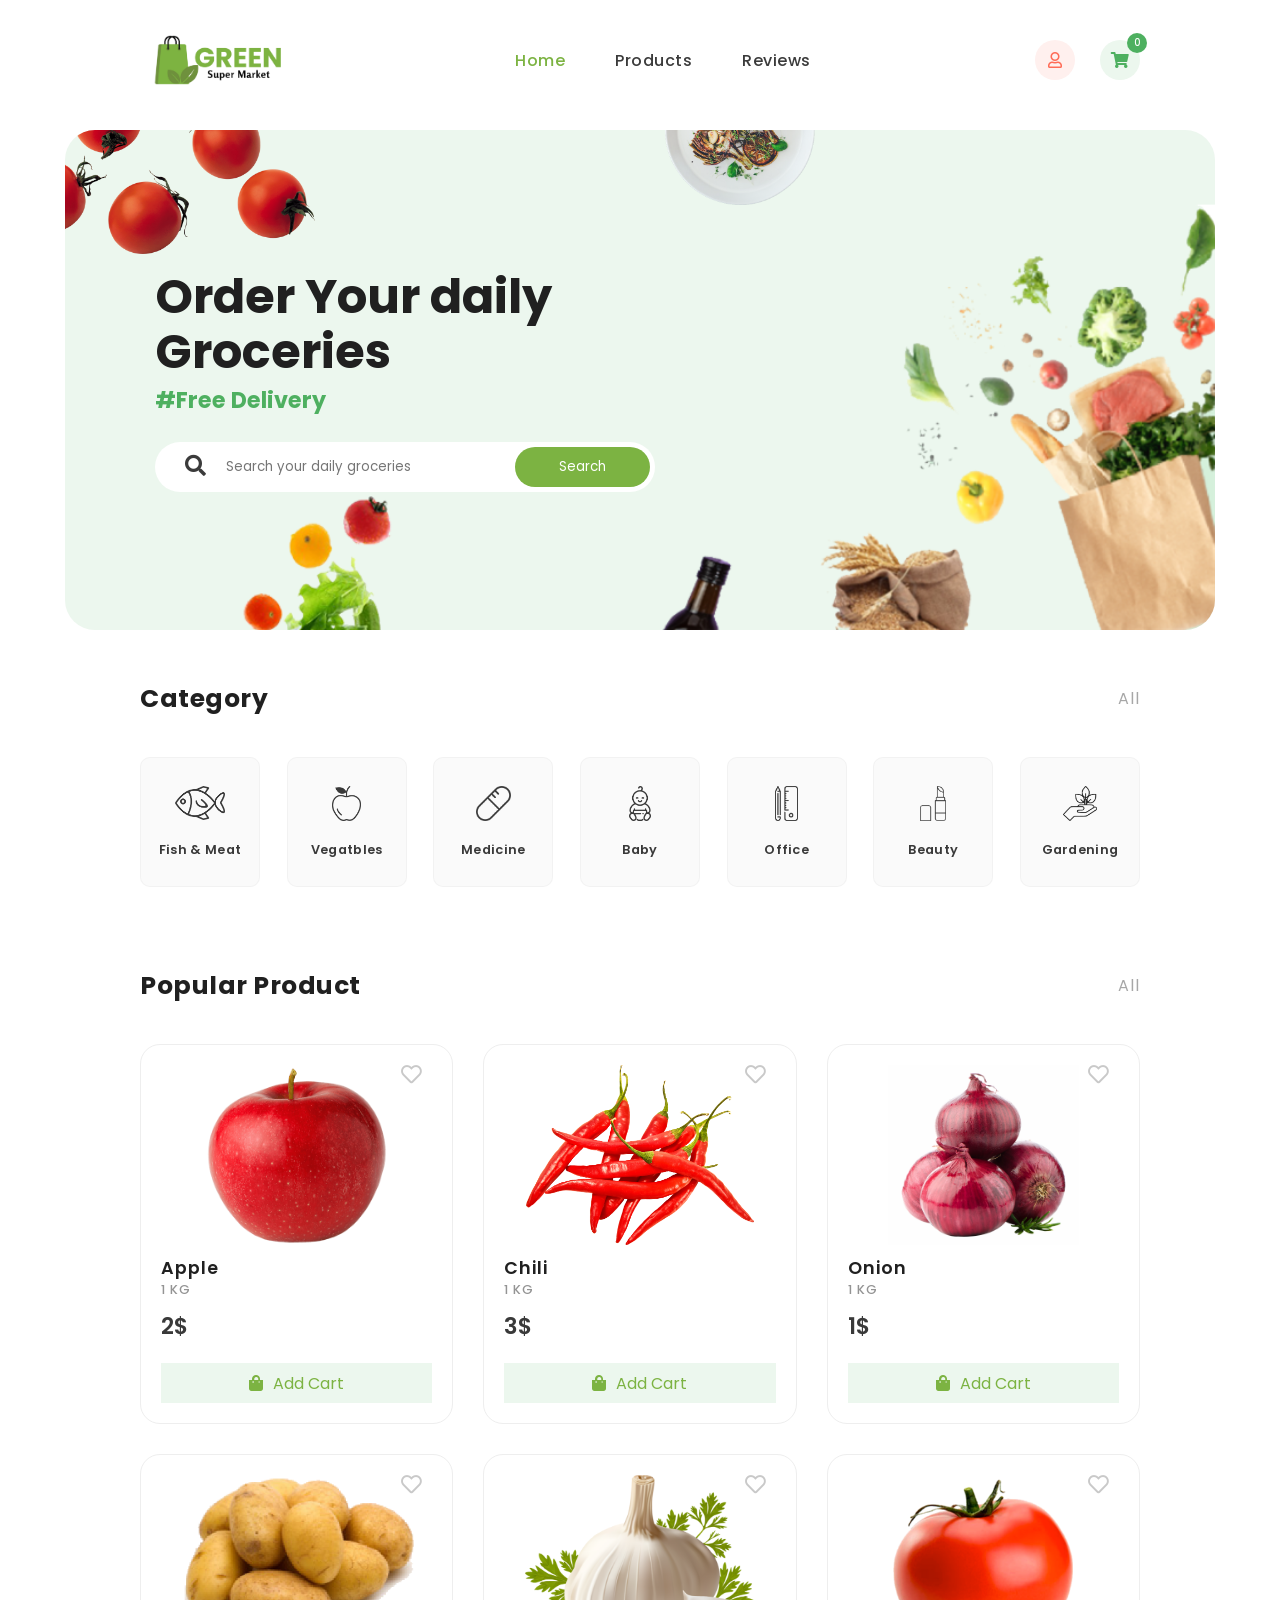
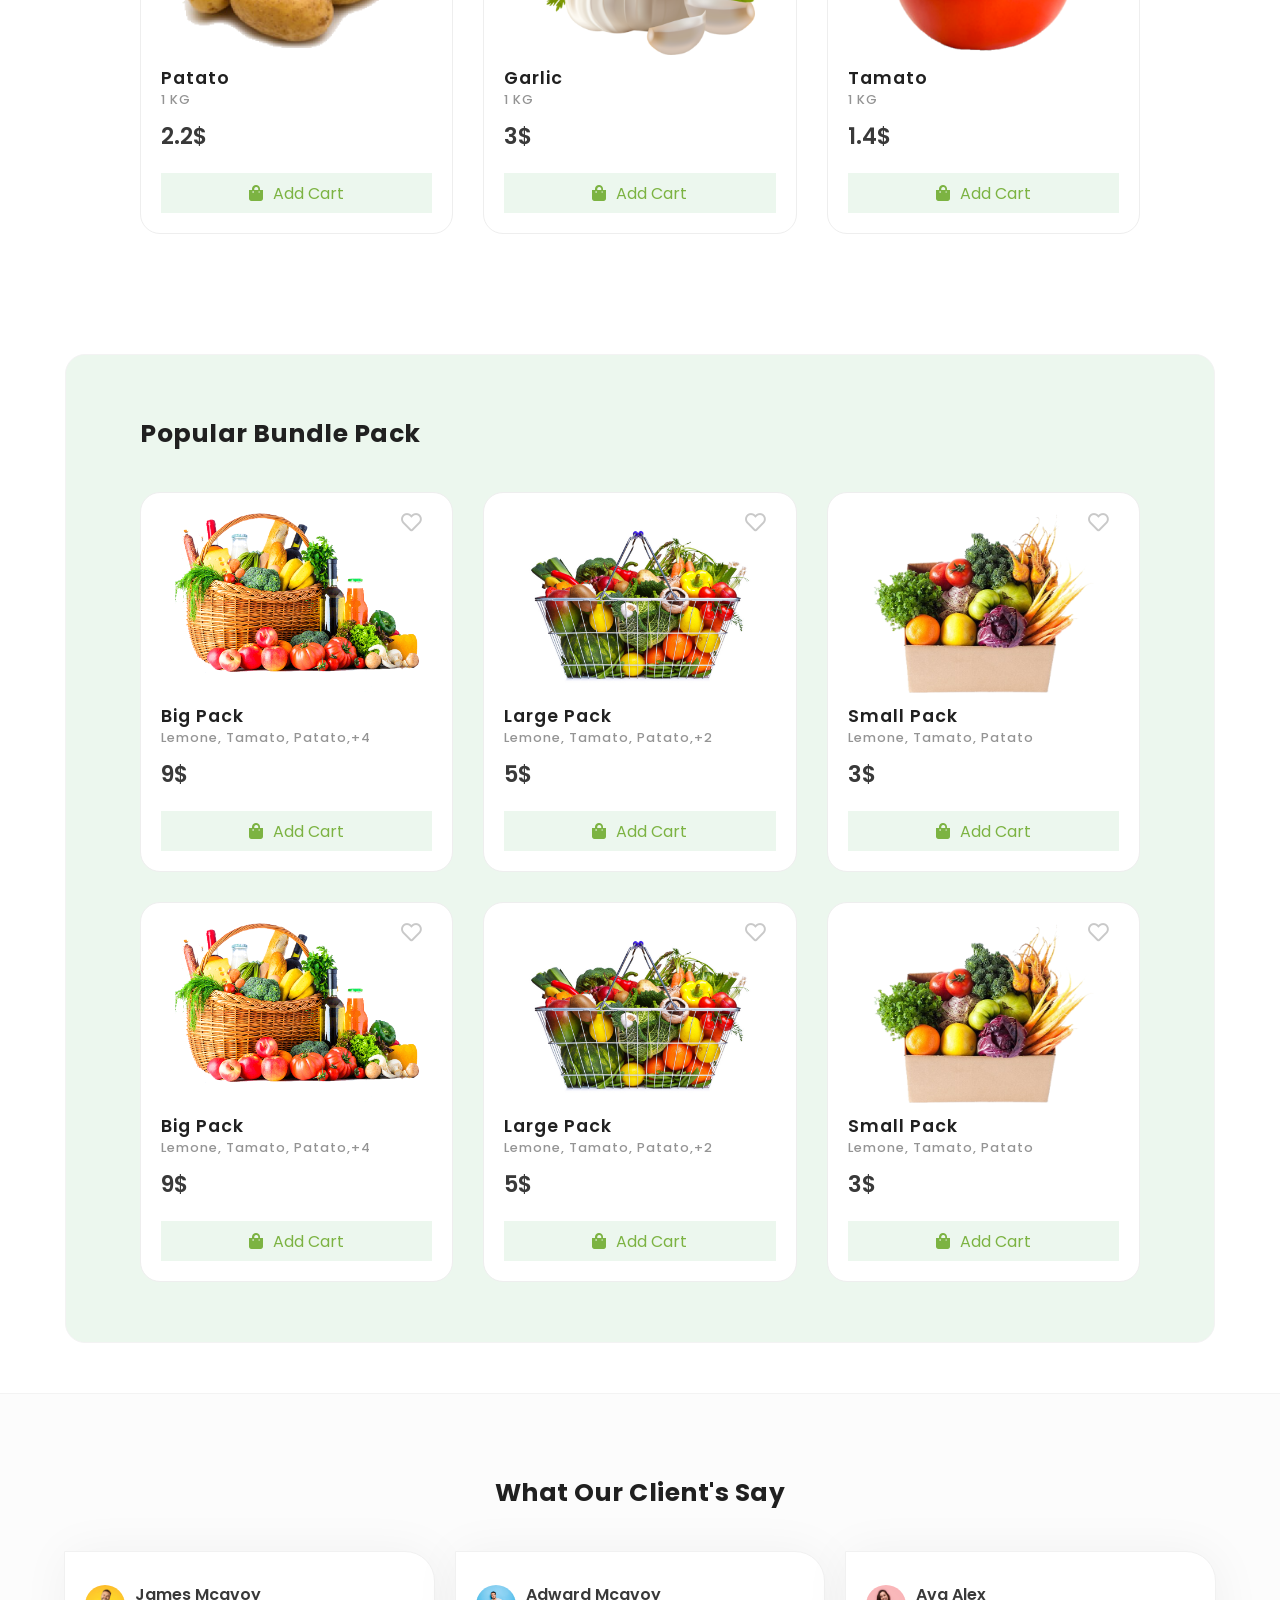
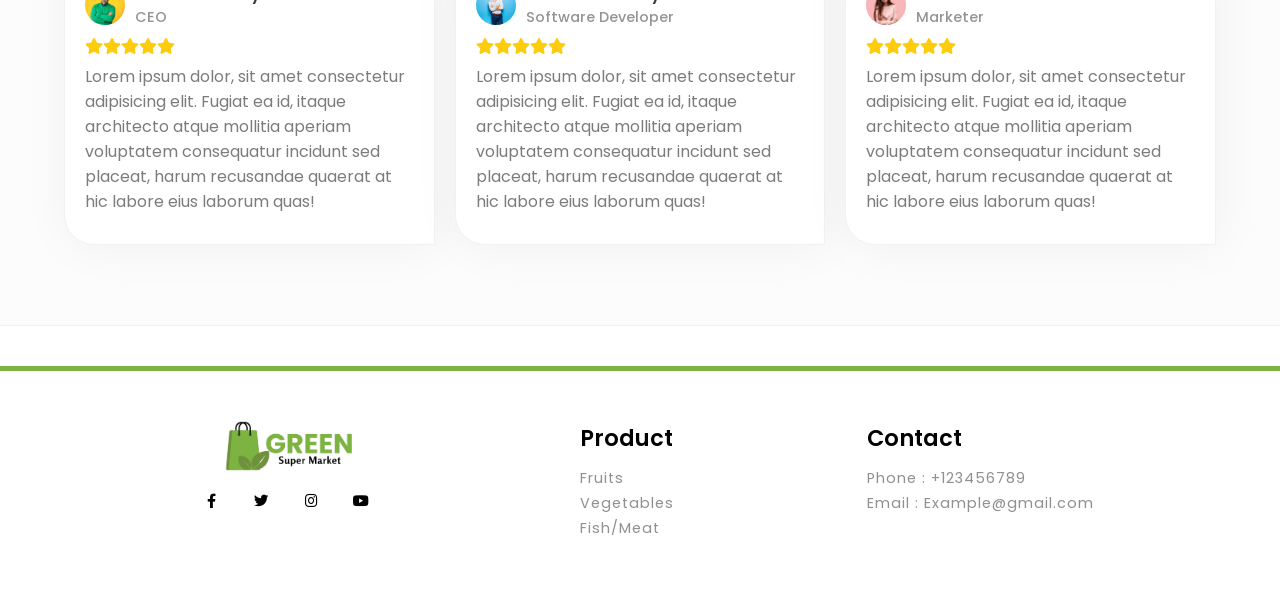
==== commit 58fd6d3a: "home update" ====
--- a/index.html
+++ b/index.html
@@ -416,4 +416,46 @@
             </div>
         </div>
     </section>
-    <!--client-section-end---------->+    <!--client-section-end---------->
+
+    <!--==Footer=============================================-->
+    <footer>
+        <div class="footer-container">
+            <!--logo-container------>
+            <div class="footer-logo">
+                <a href="index.html" class="logo">
+                    <img src="images/logo.png" alt="YourLogo" class="logo-img">
+                </a>
+                <!--social----->
+                <div class="footer-social">
+                    <a href="#"><i class="fab fa-facebook-f"></i></a>
+                    <a href="#"><i class="fab fa-twitter"></i></a>
+                    <a href="#"><i class="fab fa-instagram"></i></a>
+                    <a href="#"><i class="fab fa-youtube"></i></a>
+                </div>
+            </div>
+            <!--links------------------------->
+        <div class="footer-links">
+            <strong>Product</strong>
+            <ul>
+                <li><a href="#">Fruits</a></li>
+                <li><a href="#">Vegetables</a></li>
+                <li><a href="#">Fish/Meat</a></li>
+                
+            </ul>
+        </div>
+        
+        <!--links-------------------------->
+        <div class="footer-links">
+            <strong>Contact</strong>
+            <ul>
+                <li><a href="#">Phone : +123456789</a></li>
+                <li><a href="#">Email : Example@gmail.com</a></li>
+            </ul>
+        </div>
+        </div>
+    </footer>
+</body>
+</html>
+  
+  
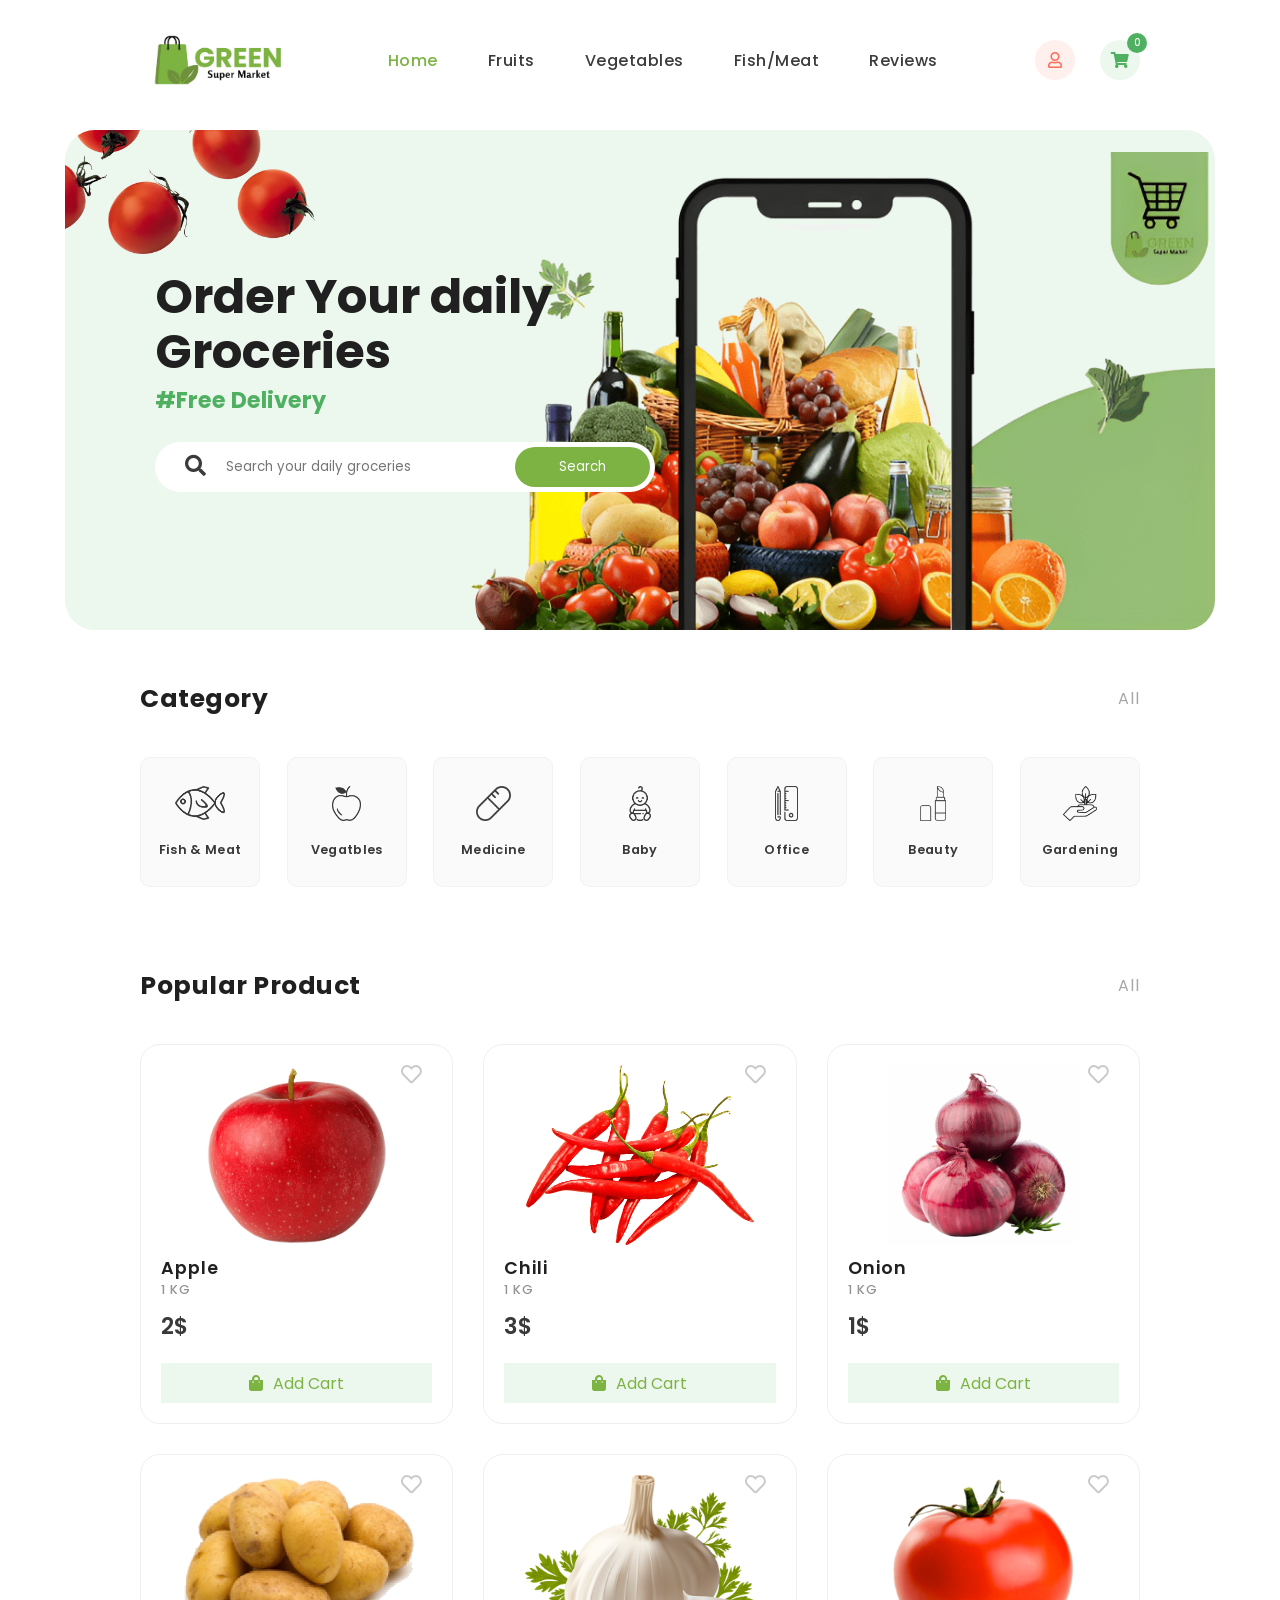
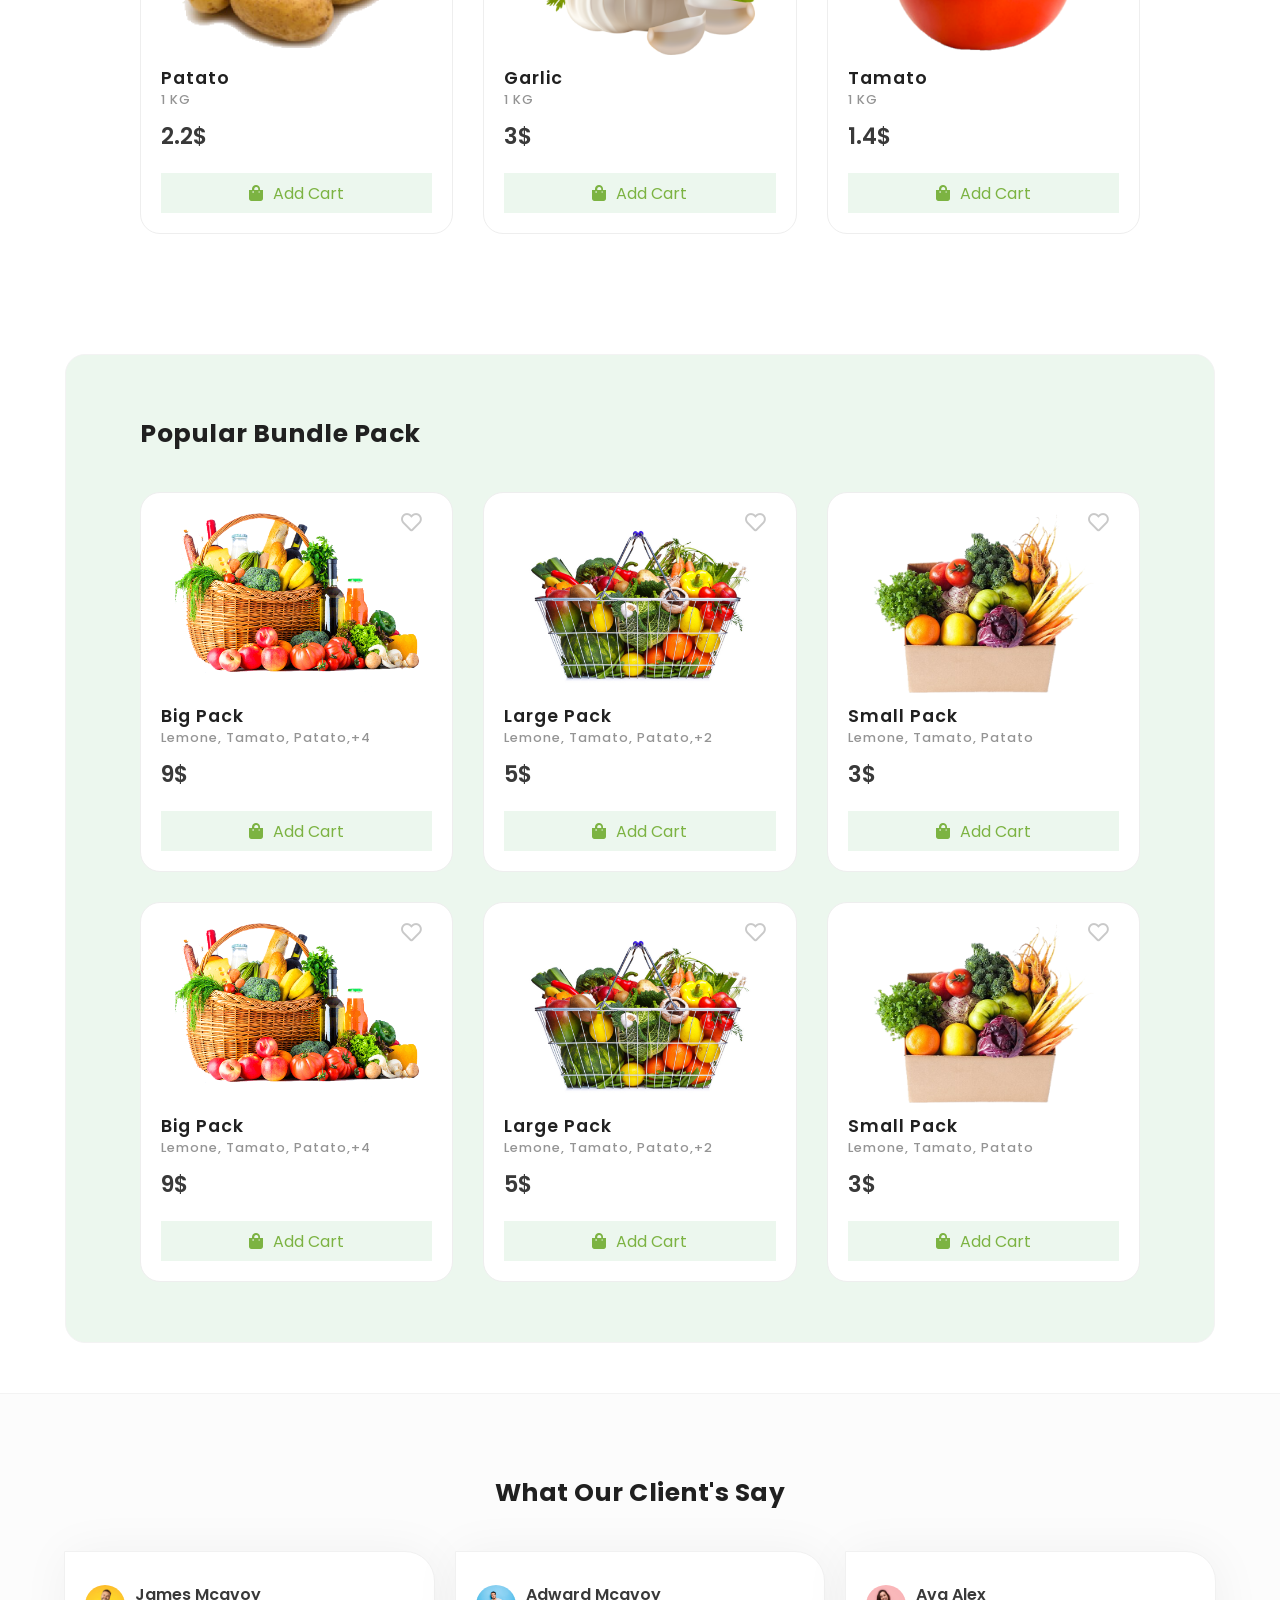
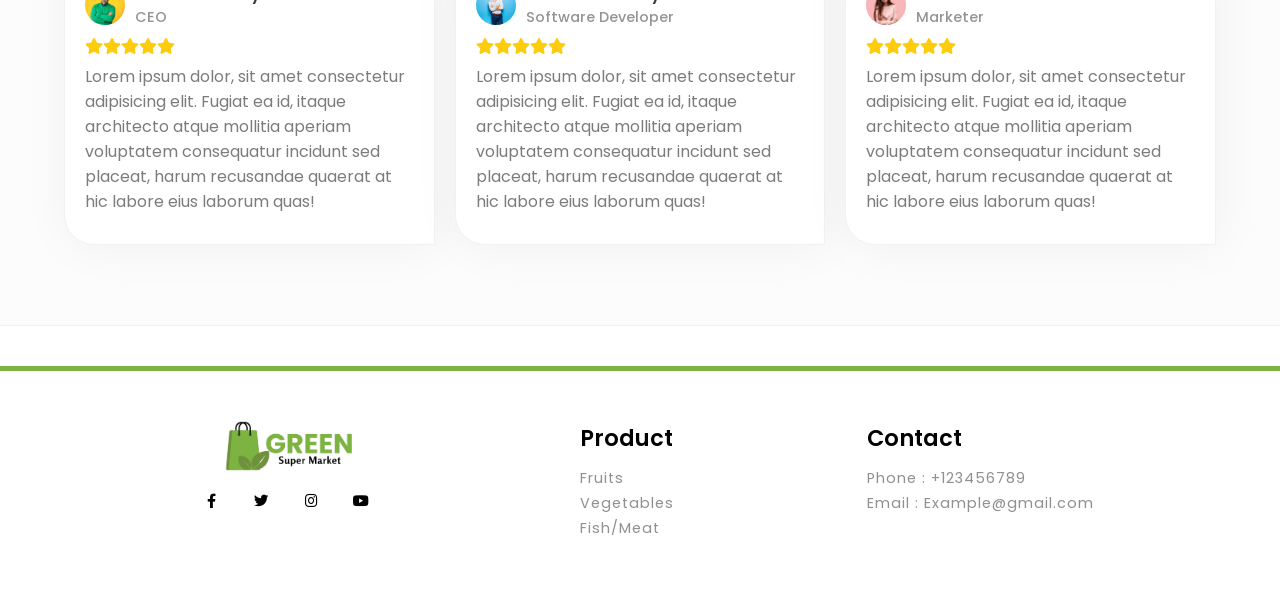
==== commit 948b200c: "product update" ====
--- a/index.html
+++ b/index.html
@@ -37,14 +37,16 @@
         <!--menu-->
         <ul class="menu">
             <li><a href="index.html" class="active">Home</a></li>
-            <li><a href="#category">Products</a></li>
-            <li><a href="#clients">Reviews</a></li>
+            <li><a href="#category">Fruits</a></li>
+            <li><a href="#category">Vegetables</a></li>
+            <li><a href="#category">Fish/Meat</a></li>
+            <li><a href="review.html">Reviews</a></li>
             
         </ul>
         <!--right-nav-(cart-like)-->
         <div class="right-nav">
             <!--User-->
-            <a href="#" class="user">
+            <a href="login.html" class="user">
                 <i class="far fa-user"></i>
                 
             </a>
@@ -62,7 +64,7 @@
 
         <!--bg-->
         <img alt="bg" class="bg-1" src="images/bg-1.png">
-        <img alt="bg-2" class="bg-2" src="images/bg-2.png">
+        
 
         <!--text-->
         <div class="search-banner-text">
--- a/css/styles.css
+++ b/css/styles.css
@@ -354,6 +354,8 @@
     max-width: 1000px;
     width: 100%;
 }
+
+
 /*==clients=========================================*/
 #clients{
     display: flex;
@@ -371,6 +373,7 @@
     color: #202020;
     font-weight: 700;
     letter-spacing: 0.5px;
+    text-align: center;
 }
 .client-box-container{
     display: grid;
